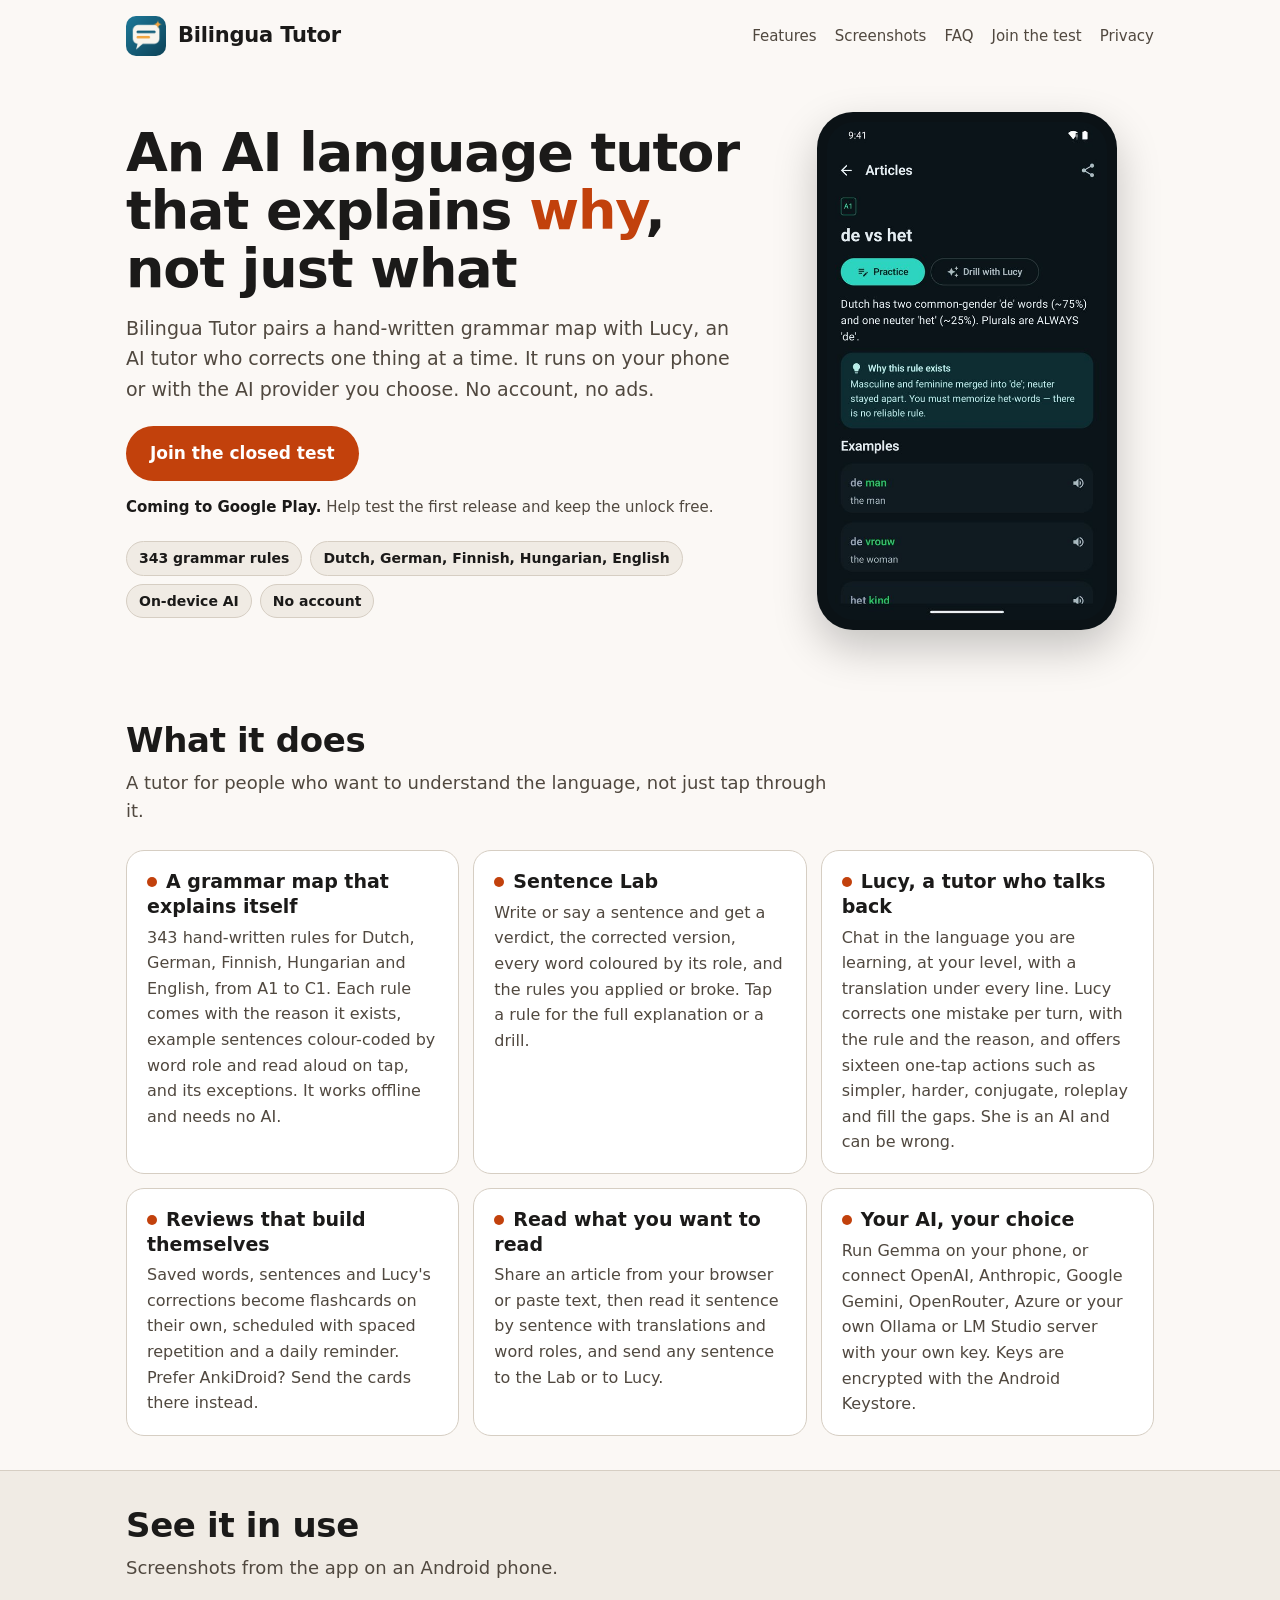
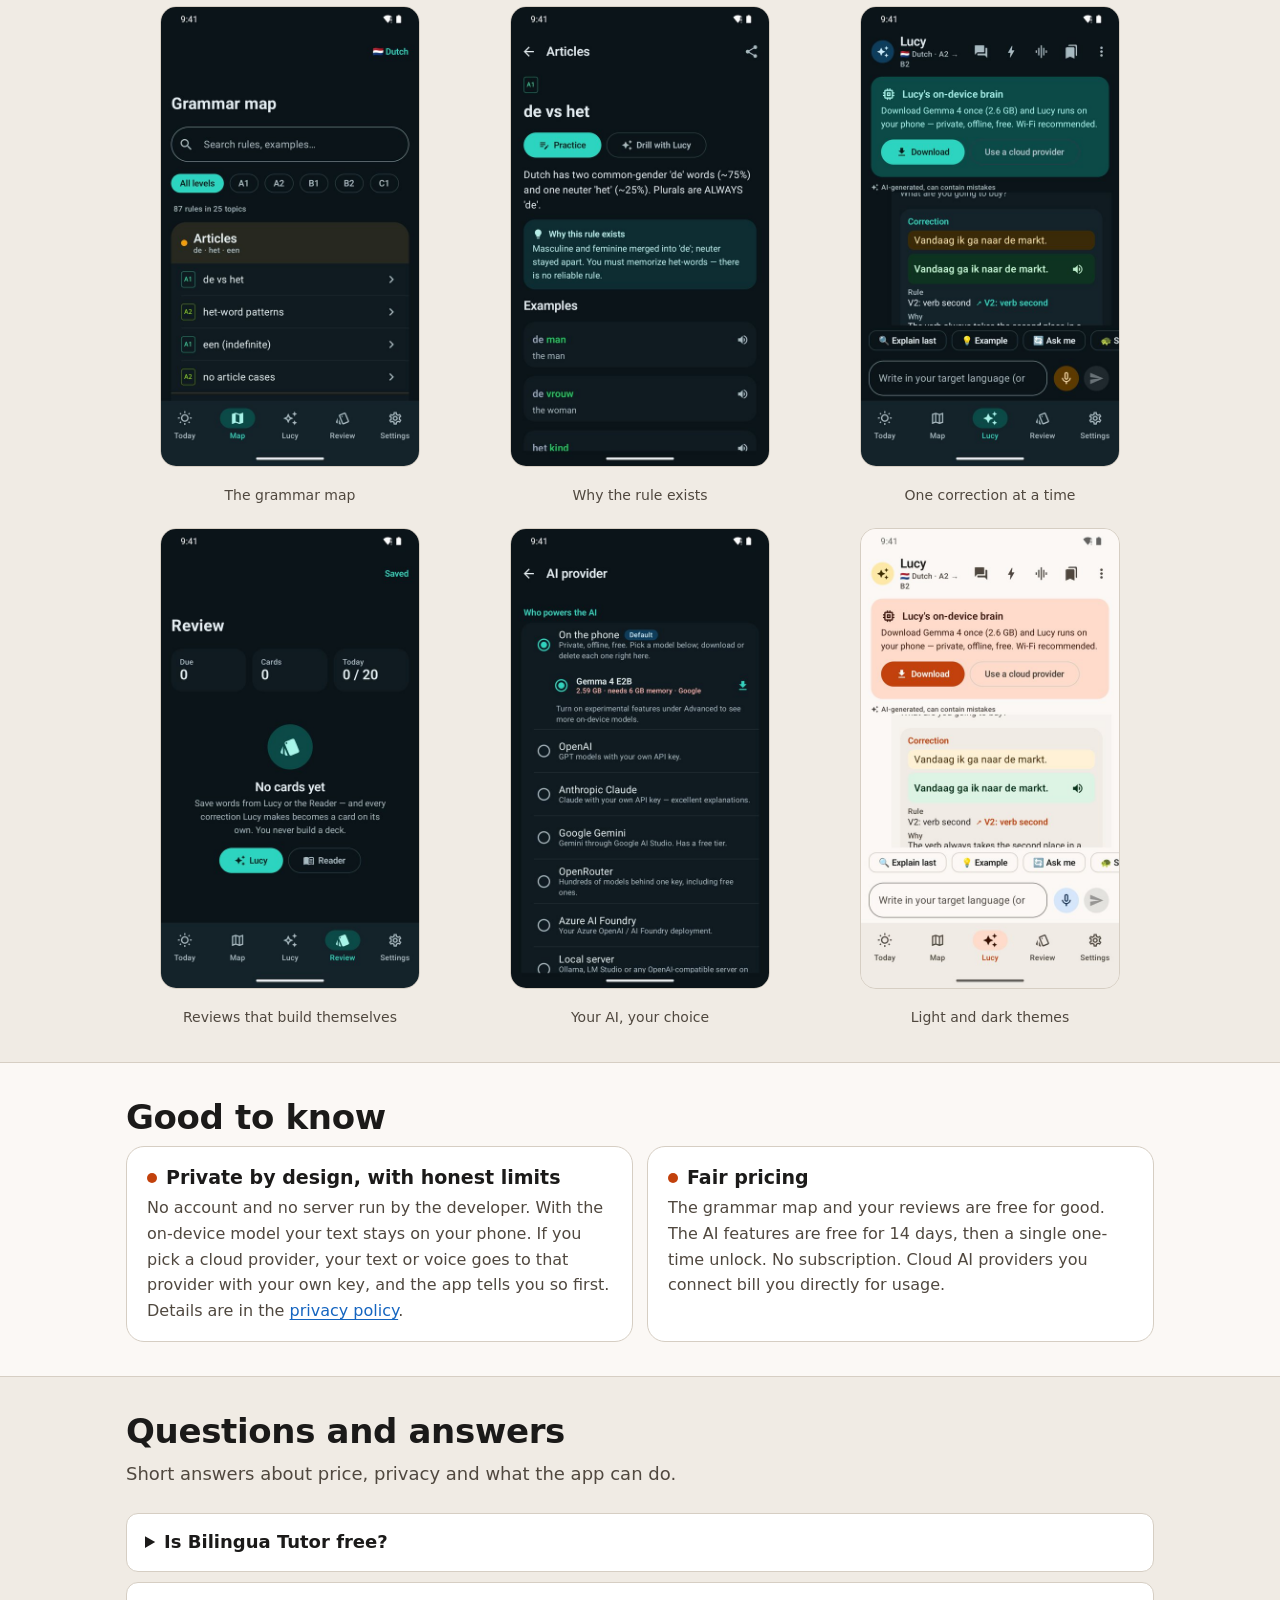
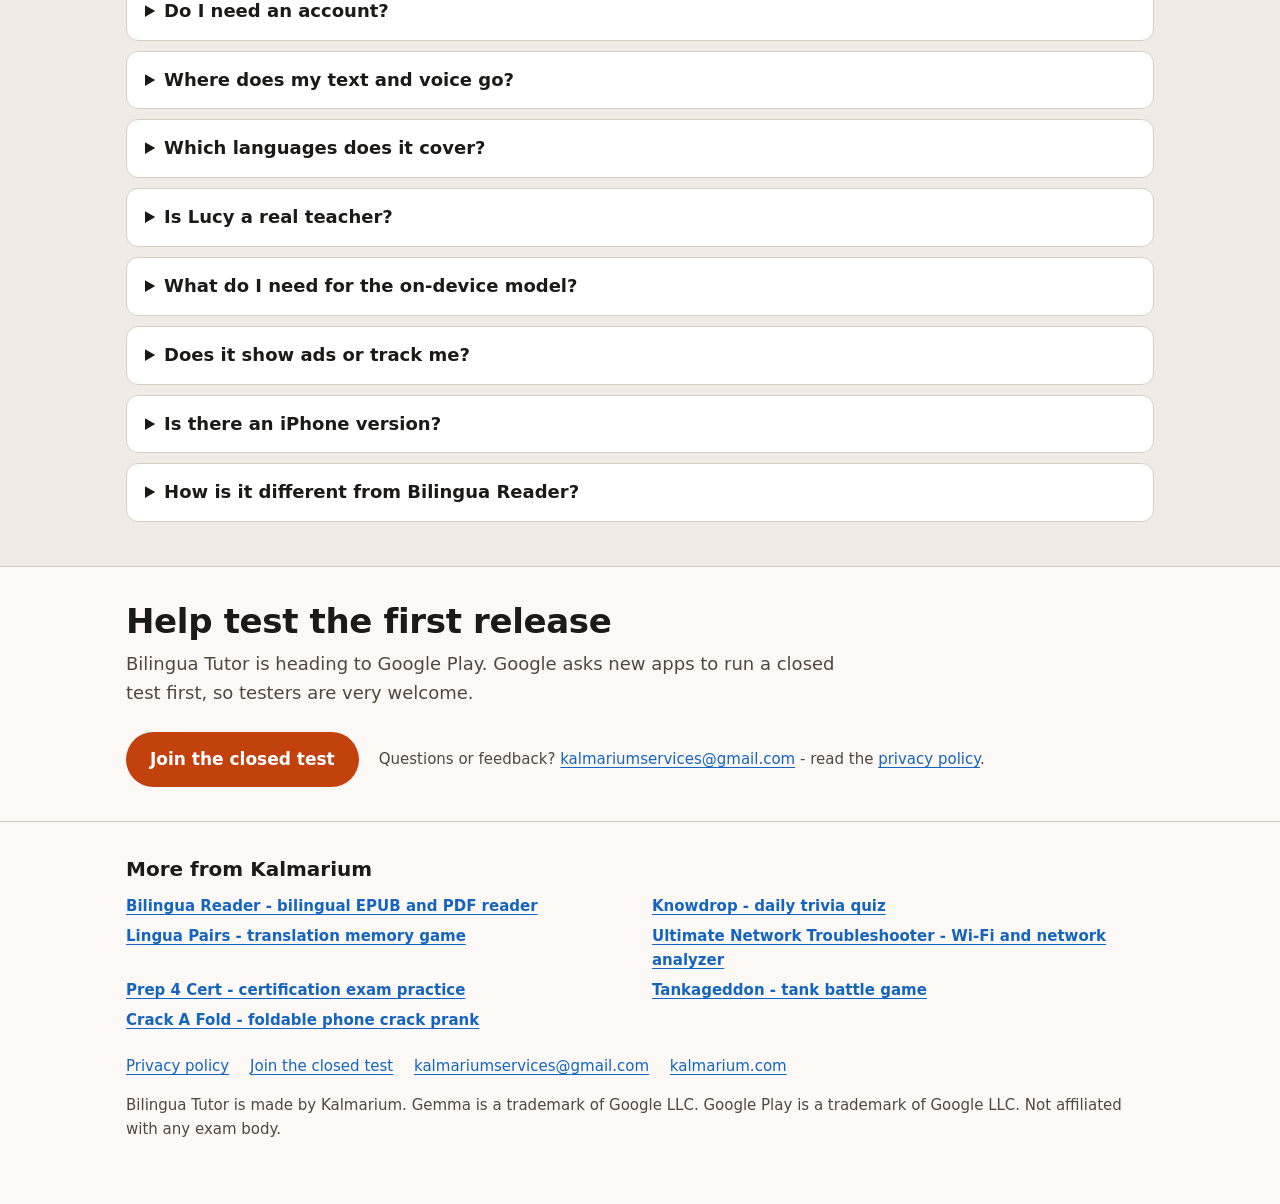
==== index.html @ 6b7c0dd5 "Initial Bilingua Tutor info site: home, closed-test sign-up, privacy policy Co-Authored-By: Claude S" ====
<!doctype html>
<html lang="en">
<head>
<meta charset="utf-8">
<meta name="viewport" content="width=device-width, initial-scale=1">
<title>Bilingua Tutor: AI Language Tutor with a Grammar Map</title>
<meta name="description" content="An AI language tutor that explains why. A hand-written grammar map for Dutch, German, Finnish, Hungarian and English, plus Lucy, a tutor who corrects one thing at a time. Runs on your phone or with your own AI provider. No account, no ads.">
<link rel="canonical" href="https://tutor.kalmarium.com/">
<meta name="theme-color" content="#0a1419">
<link rel="icon" type="image/png" href="/img/favicon.png">
<link rel="apple-touch-icon" href="/img/apple-touch-icon.png">
<meta property="og:site_name" content="Bilingua Tutor">
<meta property="og:type" content="website">
<meta property="og:title" content="Bilingua Tutor: AI Language Tutor with a Grammar Map">
<meta property="og:description" content="An AI language tutor that explains why. A hand-written grammar map for Dutch, German, Finnish, Hungarian and English, plus Lucy, a tutor who corrects one thing at a time. Runs on your phone or with your own AI provider. No account, no ads.">
<meta property="og:url" content="https://tutor.kalmarium.com/">
<meta property="og:image" content="https://tutor.kalmarium.com/img/og-image.jpg">
<meta property="og:image:width" content="1200">
<meta property="og:image:height" content="630">
<meta property="og:image:alt" content="Bilingua Tutor: grammar map and AI tutor on a phone">
<meta name="twitter:card" content="summary_large_image">
<meta name="twitter:title" content="Bilingua Tutor: AI Language Tutor with a Grammar Map">
<meta name="twitter:description" content="An AI language tutor that explains why. A hand-written grammar map for Dutch, German, Finnish, Hungarian and English, plus Lucy, a tutor who corrects one thing at a time. Runs on your phone or with your own AI provider. No account, no ads.">
<meta name="twitter:image" content="https://tutor.kalmarium.com/img/og-image.jpg">
<link rel="stylesheet" href="/style.css">
<script type="application/ld+json">
{
  "@context": "https://schema.org",
  "@type": "MobileApplication",
  "name": "Bilingua Tutor",
  "operatingSystem": "Android",
  "applicationCategory": "EducationalApplication",
  "description": "An AI language tutor that explains why. A hand-written grammar map for Dutch, German, Finnish, Hungarian and English, plus Lucy, a tutor who corrects one thing at a time. Runs on your phone or with your own AI provider. No account, no ads.",
  "url": "https://tutor.kalmarium.com/",
  "image": "https://tutor.kalmarium.com/img/og-image.jpg",
  "inLanguage": "en",
  "offers": {"@type": "Offer", "price": "0", "priceCurrency": "EUR", "availability": "https://schema.org/InStock"},
  "publisher": {"@type": "Organization", "name": "Kalmarium", "url": "https://kalmarium.com"}
}
</script>
<script type="application/ld+json">
{
  "@context": "https://schema.org",
  "@type": "FAQPage",
  "mainEntity": [
    {
      "@type": "Question",
      "name": "Is Bilingua Tutor free?",
      "acceptedAnswer": {
        "@type": "Answer",
        "text": "It is free to download. The grammar map and your reviews stay free with no time limit. The AI features (Lucy, the Sentence Lab, the Reader's AI help and voice mode) are free for 14 days from first launch, then you unlock them once with a single payment through Google Play. There is no subscription. The price is shown in Google Play for your country. If you connect a cloud AI provider with your own key, that provider bills you for what you use; the on-device model costs nothing to run."
      }
    },
    {
      "@type": "Question",
      "name": "Do I need an account?",
      "acceptedAnswer": {
        "@type": "Answer",
        "text": "No. There is nothing to sign up for, and the developer runs no server that receives your words, chats, voice, progress or API keys."
      }
    },
    {
      "@type": "Question",
      "name": "Where does my text and voice go?",
      "acceptedAnswer": {
        "@type": "Answer",
        "text": "With the on-device model, nowhere: it stays on your phone. If you choose a cloud provider (OpenAI, Anthropic, Google Gemini, OpenRouter, Azure or your own Ollama or LM Studio server), what you write goes straight from your phone to that provider, using your own key, under that provider's terms. Voice mode can use your phone's speech recognition, or a realtime voice provider you configure; in that case microphone audio goes to that provider, and the app asks you to confirm before it is used the first time. Android's own backup can include app data if you have it switched on."
      }
    },
    {
      "@type": "Question",
      "name": "Which languages does it cover?",
      "acceptedAnswer": {
        "@type": "Answer",
        "text": "The grammar map has 343 hand-written rules for Dutch, German, Finnish, Hungarian and English. Lucy and the Sentence Lab work in 18 languages, rules are explained in 13 languages, and the app itself comes in 14 languages."
      }
    },
    {
      "@type": "Question",
      "name": "Is Lucy a real teacher?",
      "acceptedAnswer": {
        "@type": "Answer",
        "text": "No. Lucy is an AI model and can be wrong. Her answers are labelled as AI-generated, every correction points at a rule you can read yourself, and you can report an answer from inside the app."
      }
    },
    {
      "@type": "Question",
      "name": "What do I need for the on-device model?",
      "acceptedAnswer": {
        "@type": "Answer",
        "text": "A recent arm64 phone with about 6 GB of RAM and Wi-Fi for a one-time download of about 2.6 GB. It is slower and less accurate than the large cloud models. The grammar map and reviews work without it."
      }
    },
    {
      "@type": "Question",
      "name": "Does it show ads or track me?",
      "acceptedAnswer": {
        "@type": "Answer",
        "text": "No ads and no account. The developer adds no analytics or tracking software. Libraries from Google that handle purchases can send Google their own technical diagnostics; the privacy policy names them. This website counts page views with a cookie-free script."
      }
    },
    {
      "@type": "Question",
      "name": "Is there an iPhone version?",
      "acceptedAnswer": {
        "@type": "Answer",
        "text": "Not yet. Bilingua Tutor is an Android app."
      }
    },
    {
      "@type": "Question",
      "name": "How is it different from Bilingua Reader?",
      "acceptedAnswer": {
        "@type": "Answer",
        "text": "Bilingua Reader is a separate app from the same developer for reading EPUB and PDF books with a translation under each sentence. Bilingua Tutor is for studying grammar and practising with an AI tutor."
      }
    }
  ]
}
</script>
<script defer src="https://overwatch.kalmarium.com/h.js" data-app="bilingua-tutor"></script>
</head>
<body>
<a class="skip" href="#main">Skip to content</a>
<header class="site">
  <div class="wrap">
    <a class="brand" href="/"><img src="/img/icon-192.png" width="40" height="40" alt="Bilingua Tutor app icon">Bilingua Tutor</a>
    <nav aria-label="Main">
      <a href="/#features">Features</a>
      <a href="/#screens">Screenshots</a>
      <a href="/#faq">FAQ</a>
      <a href="/testing.html">Join the test</a>
      <a href="/privacy-policy.html">Privacy</a>
    </nav>
  </div>
</header>
<main id="main">
  <div class="wrap hero">
    <div>
      <h1>An AI language tutor that explains <em>why</em>, not just what</h1>
      <p class="lead">Bilingua Tutor pairs a hand-written grammar map with Lucy, an AI tutor who corrects one thing at a time. It runs on your phone or with the AI provider you choose. No account, no ads.</p>
      <div class="cta">
        <a class="btn" href="/testing.html">Join the closed test</a>
        <p class="price-note"><strong>Coming to Google Play.</strong> Help test the first release and keep the unlock free.</p>
      </div>
      <ul class="pills">
        <li>343 grammar rules</li>
        <li>Dutch, German, Finnish, Hungarian, English</li>
        <li>On-device AI</li>
        <li>No account</li>
      </ul>
    </div>
    <div class="hero-shot">
      <div class="phone"><img src="/img/shot-rule.jpg" width="540" height="960" alt="A grammar rule page: why Dutch has de and het, with colour-coded examples"></div>
    </div>
  </div>

  <section id="features">
    <div class="wrap">
      <h2>What it does</h2>
      <p class="sub">A tutor for people who want to understand the language, not just tap through it.</p>
      <div class="features">
      <article class="card"><h3>A grammar map that explains itself</h3><p>343 hand-written rules for Dutch, German, Finnish, Hungarian and English, from A1 to C1. Each rule comes with the reason it exists, example sentences colour-coded by word role and read aloud on tap, and its exceptions. It works offline and needs no AI.</p></article>
      <article class="card"><h3>Sentence Lab</h3><p>Write or say a sentence and get a verdict, the corrected version, every word coloured by its role, and the rules you applied or broke. Tap a rule for the full explanation or a drill.</p></article>
      <article class="card"><h3>Lucy, a tutor who talks back</h3><p>Chat in the language you are learning, at your level, with a translation under every line. Lucy corrects one mistake per turn, with the rule and the reason, and offers sixteen one-tap actions such as simpler, harder, conjugate, roleplay and fill the gaps. She is an AI and can be wrong.</p></article>
      <article class="card"><h3>Reviews that build themselves</h3><p>Saved words, sentences and Lucy&#x27;s corrections become flashcards on their own, scheduled with spaced repetition and a daily reminder. Prefer AnkiDroid? Send the cards there instead.</p></article>
      <article class="card"><h3>Read what you want to read</h3><p>Share an article from your browser or paste text, then read it sentence by sentence with translations and word roles, and send any sentence to the Lab or to Lucy.</p></article>
      <article class="card"><h3>Your AI, your choice</h3><p>Run Gemma on your phone, or connect OpenAI, Anthropic, Google Gemini, OpenRouter, Azure or your own Ollama or LM Studio server with your own key. Keys are encrypted with the Android Keystore.</p></article>
      </div>
    </div>
  </section>

  <section id="screens" class="band">
    <div class="wrap">
      <h2>See it in use</h2>
      <p class="sub">Screenshots from the app on an Android phone.</p>
      <div class="shots">
      <figure><img src="/img/shot-map.jpg" width="540" height="960" loading="lazy" alt="The grammar map with Dutch rules grouped by topic and level"><figcaption>The grammar map</figcaption></figure>
      <figure><img src="/img/shot-rule.jpg" width="540" height="960" loading="lazy" alt="A rule page with the reason the rule exists and colour-coded examples"><figcaption>Why the rule exists</figcaption></figure>
      <figure><img src="/img/shot-lucy.jpg" width="540" height="960" loading="lazy" alt="Lucy correcting a Dutch sentence and linking the grammar rule"><figcaption>One correction at a time</figcaption></figure>
      <figure><img src="/img/shot-review.jpg" width="540" height="960" loading="lazy" alt="A flashcard created from a correction"><figcaption>Reviews that build themselves</figcaption></figure>
      <figure><img src="/img/shot-ai.jpg" width="540" height="960" loading="lazy" alt="The AI provider screen with the on-device model selected"><figcaption>Your AI, your choice</figcaption></figure>
      <figure><img src="/img/shot-light.jpg" width="540" height="960" loading="lazy" alt="The same app in the light Daylight theme"><figcaption>Light and dark themes</figcaption></figure>
      </div>
    </div>
  </section>

  <section id="good-to-know">
    <div class="wrap">
      <h2>Good to know</h2>
      <div class="two">
        <article class="card">
          <h3>Private by design, with honest limits</h3>
          <p>No account and no server run by the developer. With the on-device model your text stays on your phone. If you pick a cloud provider, your text or voice goes to that provider with your own key, and the app tells you so first. Details are in the <a href="/privacy-policy.html">privacy policy</a>.</p>
        </article>
        <article class="card">
          <h3>Fair pricing</h3>
          <p>The grammar map and your reviews are free for good. The AI features are free for 14 days, then a single one-time unlock. No subscription. Cloud AI providers you connect bill you directly for usage.</p>
        </article>
      </div>
    </div>
  </section>

  <section id="faq" class="band">
    <div class="wrap">
      <h2>Questions and answers</h2>
      <p class="sub">Short answers about price, privacy and what the app can do.</p>
      <details><summary>Is Bilingua Tutor free?</summary><p>It is free to download. The grammar map and your reviews stay free with no time limit. The AI features (Lucy, the Sentence Lab, the Reader&#x27;s AI help and voice mode) are free for 14 days from first launch, then you unlock them once with a single payment through Google Play. There is no subscription. The price is shown in Google Play for your country. If you connect a cloud AI provider with your own key, that provider bills you for what you use; the on-device model costs nothing to run.</p></details>
      <details><summary>Do I need an account?</summary><p>No. There is nothing to sign up for, and the developer runs no server that receives your words, chats, voice, progress or API keys.</p></details>
      <details><summary>Where does my text and voice go?</summary><p>With the on-device model, nowhere: it stays on your phone. If you choose a cloud provider (OpenAI, Anthropic, Google Gemini, OpenRouter, Azure or your own Ollama or LM Studio server), what you write goes straight from your phone to that provider, using your own key, under that provider&#x27;s terms. Voice mode can use your phone&#x27;s speech recognition, or a realtime voice provider you configure; in that case microphone audio goes to that provider, and the app asks you to confirm before it is used the first time. Android&#x27;s own backup can include app data if you have it switched on.</p></details>
      <details><summary>Which languages does it cover?</summary><p>The grammar map has 343 hand-written rules for Dutch, German, Finnish, Hungarian and English. Lucy and the Sentence Lab work in 18 languages, rules are explained in 13 languages, and the app itself comes in 14 languages.</p></details>
      <details><summary>Is Lucy a real teacher?</summary><p>No. Lucy is an AI model and can be wrong. Her answers are labelled as AI-generated, every correction points at a rule you can read yourself, and you can report an answer from inside the app.</p></details>
      <details><summary>What do I need for the on-device model?</summary><p>A recent arm64 phone with about 6 GB of RAM and Wi-Fi for a one-time download of about 2.6 GB. It is slower and less accurate than the large cloud models. The grammar map and reviews work without it.</p></details>
      <details><summary>Does it show ads or track me?</summary><p>No ads and no account. The developer adds no analytics or tracking software. Libraries from Google that handle purchases can send Google their own technical diagnostics; the privacy policy names them. This website counts page views with a cookie-free script.</p></details>
      <details><summary>Is there an iPhone version?</summary><p>Not yet. Bilingua Tutor is an Android app.</p></details>
      <details><summary>How is it different from Bilingua Reader?</summary><p>Bilingua Reader is a separate app from the same developer for reading EPUB and PDF books with a translation under each sentence. Bilingua Tutor is for studying grammar and practising with an AI tutor.</p></details>
    </div>
  </section>

  <section id="get">
    <div class="wrap">
      <h2>Help test the first release</h2>
      <p class="sub">Bilingua Tutor is heading to Google Play. Google asks new apps to run a closed test first, so testers are very welcome.</p>
      <div class="cta">
        <a class="btn" href="/testing.html">Join the closed test</a>
        <p class="price-note">Questions or feedback? <a href="mailto:kalmariumservices@gmail.com">kalmariumservices@gmail.com</a> - read the <a href="/privacy-policy.html">privacy policy</a>.</p>
      </div>
    </div>
  </section>
</main>
<footer class="site">
  <div class="wrap">
    <h2>More from Kalmarium</h2>
    <ul class="more">
      <li><a href="https://bilingua.kalmarium.com">Bilingua Reader - bilingual EPUB and PDF reader</a></li>
      <li><a href="https://knowdrop.kalmarium.com">Knowdrop - daily trivia quiz</a></li>
      <li><a href="https://lingua.kalmarium.com">Lingua Pairs - translation memory game</a></li>
      <li><a href="https://netcheck.kalmarium.com">Ultimate Network Troubleshooter - Wi-Fi and network analyzer</a></li>
      <li><a href="https://prep4cert.kalmarium.com">Prep 4 Cert - certification exam practice</a></li>
      <li><a href="https://tankageddon.kalmarium.com">Tankageddon - tank battle game</a></li>
      <li><a href="https://crackafold.kalmarium.com">Crack A Fold - foldable phone crack prank</a></li>
    </ul>
    <p class="legal"><a href="/privacy-policy.html">Privacy policy</a> <a href="/testing.html">Join the closed test</a> <a href="mailto:kalmariumservices@gmail.com">kalmariumservices@gmail.com</a> <a href="https://kalmarium.com">kalmarium.com</a></p>
    <p>Bilingua Tutor is made by Kalmarium. Gemma is a trademark of Google LLC. Google Play is a trademark of Google LLC. Not affiliated with any exam body.</p>
  </div>
</footer>
</body>
</html>
---- style.css ----
/* Bilingua Tutor info site. Canal palette: Daylight (light) and Midnight Canal (dark).
   Tokens match app/ui/Canal.kt. No purple, violet or indigo anywhere. */
:root {
  --bg: #fbf8f5;
  --surface: #ffffff;
  --surface-2: #f0ebe4;
  --ink: #1b1a19;
  --muted: #50483f;
  --primary: #c2410c;
  --primary-ink: #ffffff;
  --link: #1565c0;
  --accent: #7a5900;
  --good: #1e7a43;
  --line: #d6cec3;
  --radius: 18px;
  --sans: system-ui, -apple-system, "Segoe UI", Roboto, "Helvetica Neue", Arial, sans-serif;
}
@media (prefers-color-scheme: dark) {
  :root {
    --bg: #0a1419;
    --surface: #14222a;
    --surface-2: #101b21;
    --ink: #e3edf0;
    --muted: #a9bbc2;
    --primary: #2dd4bf;
    --primary-ink: #00201c;
    --link: #7cc4f2;
    --accent: #f5a524;
    --good: #7bd89a;
    --line: #2a3d46;
  }
}
* { box-sizing: border-box; }
html { scroll-behavior: smooth; }
body {
  margin: 0;
  background: var(--bg);
  color: var(--ink);
  font: 17px/1.6 var(--sans);
  -webkit-text-size-adjust: 100%;
}
img { max-width: 100%; height: auto; }
a { color: var(--link); text-underline-offset: 3px; }
a:hover { text-decoration-thickness: 2px; }
a:focus-visible, summary:focus-visible, .btn:focus-visible { outline: 3px solid var(--accent); outline-offset: 3px; border-radius: 8px; }
.wrap { max-width: 1060px; margin: 0 auto; padding: 0 16px; }
.skip { position: absolute; left: -999px; top: 0; background: var(--primary); color: var(--primary-ink); padding: 8px 14px; z-index: 10; }
.skip:focus { left: 8px; top: 8px; }

header.site { padding: 16px 0; }
header.site .wrap { display: flex; align-items: center; justify-content: space-between; gap: 12px; flex-wrap: wrap; }
.brand { display: flex; align-items: center; gap: 12px; text-decoration: none; color: var(--ink); font: 800 21px/1.1 var(--sans); letter-spacing: -0.01em; }
.brand img { border-radius: 10px; display: block; }
header.site nav { display: flex; gap: 18px; flex-wrap: wrap; font-size: 15px; }
header.site nav a { color: var(--muted); text-decoration: none; padding: 4px 0; }
header.site nav a:hover { color: var(--ink); text-decoration: underline; }

.hero { display: grid; gap: 28px; padding: 24px 16px 40px; align-items: center; }
.hero h1 { font: 800 clamp(32px, 7vw, 54px)/1.08 var(--sans); margin: 0 0 14px; letter-spacing: -0.02em; }
.hero h1 em { font-style: normal; color: var(--primary); }
.lead { font-size: 19px; color: var(--muted); margin: 0 0 22px; max-width: 34em; }
.cta { display: flex; flex-wrap: wrap; align-items: center; gap: 14px 20px; }
.btn { display: inline-block; background: var(--primary); color: var(--primary-ink); font-weight: 700; text-decoration: none; padding: 14px 24px; border-radius: 999px; font-size: 17px; }
.btn:hover { filter: brightness(1.06); text-decoration: none; }
.btn.ghost { background: transparent; color: var(--ink); border: 2px solid var(--line); }
.badge { display: inline-block; line-height: 0; border-radius: 10px; }
.badge svg { display: block; height: 56px; width: auto; }
.price-note { margin: 0; font-size: 15px; color: var(--muted); }
.price-note strong { color: var(--ink); }
.pills { list-style: none; padding: 0; margin: 22px 0 0; display: flex; flex-wrap: wrap; gap: 8px; }
.pills li { background: var(--surface-2); color: var(--ink); font-weight: 600; font-size: 14px; padding: 5px 12px; border-radius: 999px; border: 1px solid var(--line); }
.hero-shot { justify-self: center; }
.phone { background: #0b1216; border-radius: 36px; padding: 10px; width: min(300px, 78vw); box-shadow: 0 18px 44px rgba(0, 0, 0, 0.22); }
.phone img { display: block; border-radius: 27px; width: 100%; }

section { padding: 34px 0; }
section > .wrap > h2, section h2.title { font: 800 clamp(26px, 4.5vw, 34px)/1.2 var(--sans); margin: 0 0 8px; letter-spacing: -0.01em; }
.sub { color: var(--muted); margin: 0 0 24px; max-width: 40em; }

.features { display: grid; gap: 14px; grid-template-columns: 1fr; }
.card { background: var(--surface); border: 1px solid var(--line); border-radius: var(--radius); padding: 18px 20px; }
.card h3 { margin: 0 0 6px; font: 700 19px/1.3 var(--sans); }
.card h3::before { content: ""; display: inline-block; width: 10px; height: 10px; border-radius: 50%; background: var(--primary); margin-right: 9px; vertical-align: 1px; }
.card p { margin: 0; color: var(--muted); font-size: 16px; }

.shots { display: grid; gap: 22px; grid-template-columns: repeat(2, 1fr); }
.shots figure { margin: 0; text-align: center; }
.shots img { border-radius: 16px; border: 1px solid var(--line); background: var(--surface); width: 100%; max-width: 260px; }
.shots figcaption { font-size: 14px; color: var(--muted); margin-top: 8px; }

.two { display: grid; gap: 14px; }
.steps { counter-reset: s; list-style: none; padding: 0; margin: 0 0 20px; display: grid; gap: 12px; }
.steps li { counter-increment: s; background: var(--surface); border: 1px solid var(--line); border-radius: 14px; padding: 14px 18px 14px 58px; position: relative; color: var(--muted); }
.steps li::before { content: counter(s); position: absolute; left: 16px; top: 12px; width: 30px; height: 30px; border-radius: 50%; background: var(--primary); color: var(--primary-ink); font-weight: 800; display: grid; place-items: center; }
.steps li strong { color: var(--ink); }

details { background: var(--surface); border: 1px solid var(--line); border-radius: 12px; padding: 0 18px; margin: 0 0 10px; }
summary { cursor: pointer; font-weight: 650; padding: 14px 0; }
details p { margin: 0 0 14px; color: var(--muted); }

.band { background: var(--surface-2); border-top: 1px solid var(--line); border-bottom: 1px solid var(--line); }
.band .cta { margin-top: 4px; }

footer.site { padding: 34px 0 48px; font-size: 15px; color: var(--muted); border-top: 1px solid var(--line); }
footer.site h2 { font: 700 20px/1.3 var(--sans); color: var(--ink); margin: 0 0 12px; }
.more { list-style: none; margin: 0 0 22px; padding: 0; display: grid; gap: 6px 24px; grid-template-columns: 1fr; }
.more a { font-weight: 600; }
.legal a { margin-right: 16px; }

/* Text pages: privacy policy, testing */
.doc { max-width: 760px; padding-bottom: 40px; }
.doc h1 { font: 800 clamp(28px, 6vw, 40px)/1.2 var(--sans); margin: 12px 0 4px; letter-spacing: -0.01em; }
.doc h2 { font: 700 24px/1.3 var(--sans); margin: 34px 0 8px; }
.doc h3 { font: 700 18px/1.3 var(--sans); margin: 22px 0 6px; }
.doc em.updated { color: var(--muted); }
.doc ul, .doc ol { padding-left: 22px; }
.doc li { margin: 6px 0; }
.doc .table-wrap { overflow-x: auto; margin: 12px 0; }
.doc table { border-collapse: collapse; width: 100%; font-size: .92rem; }
.doc th, .doc td { border: 1px solid var(--line); padding: 6px 9px; text-align: left; vertical-align: top; }
.doc th { background: var(--surface-2); }
.doc td { overflow-wrap: anywhere; }
.doc code { background: var(--surface-2); padding: 1px 6px; border-radius: 6px; font-size: .92em; }
.note { background: var(--surface); border: 1px solid var(--line); border-left: 5px solid var(--accent); border-radius: 12px; padding: 12px 16px; color: var(--muted); }

@media (min-width: 720px) {
  body { font-size: 18px; }
  .hero { grid-template-columns: 1.25fr 0.75fr; padding: 40px 16px 56px; }
  .features { grid-template-columns: repeat(2, 1fr); }
  .shots { grid-template-columns: repeat(3, 1fr); }
  .two { grid-template-columns: repeat(2, 1fr); }
  .more { grid-template-columns: repeat(2, 1fr); }
}
@media (min-width: 980px) {
  .features { grid-template-columns: repeat(3, 1fr); }
}
@media (prefers-reduced-motion: reduce) {
  html { scroll-behavior: auto; }
}
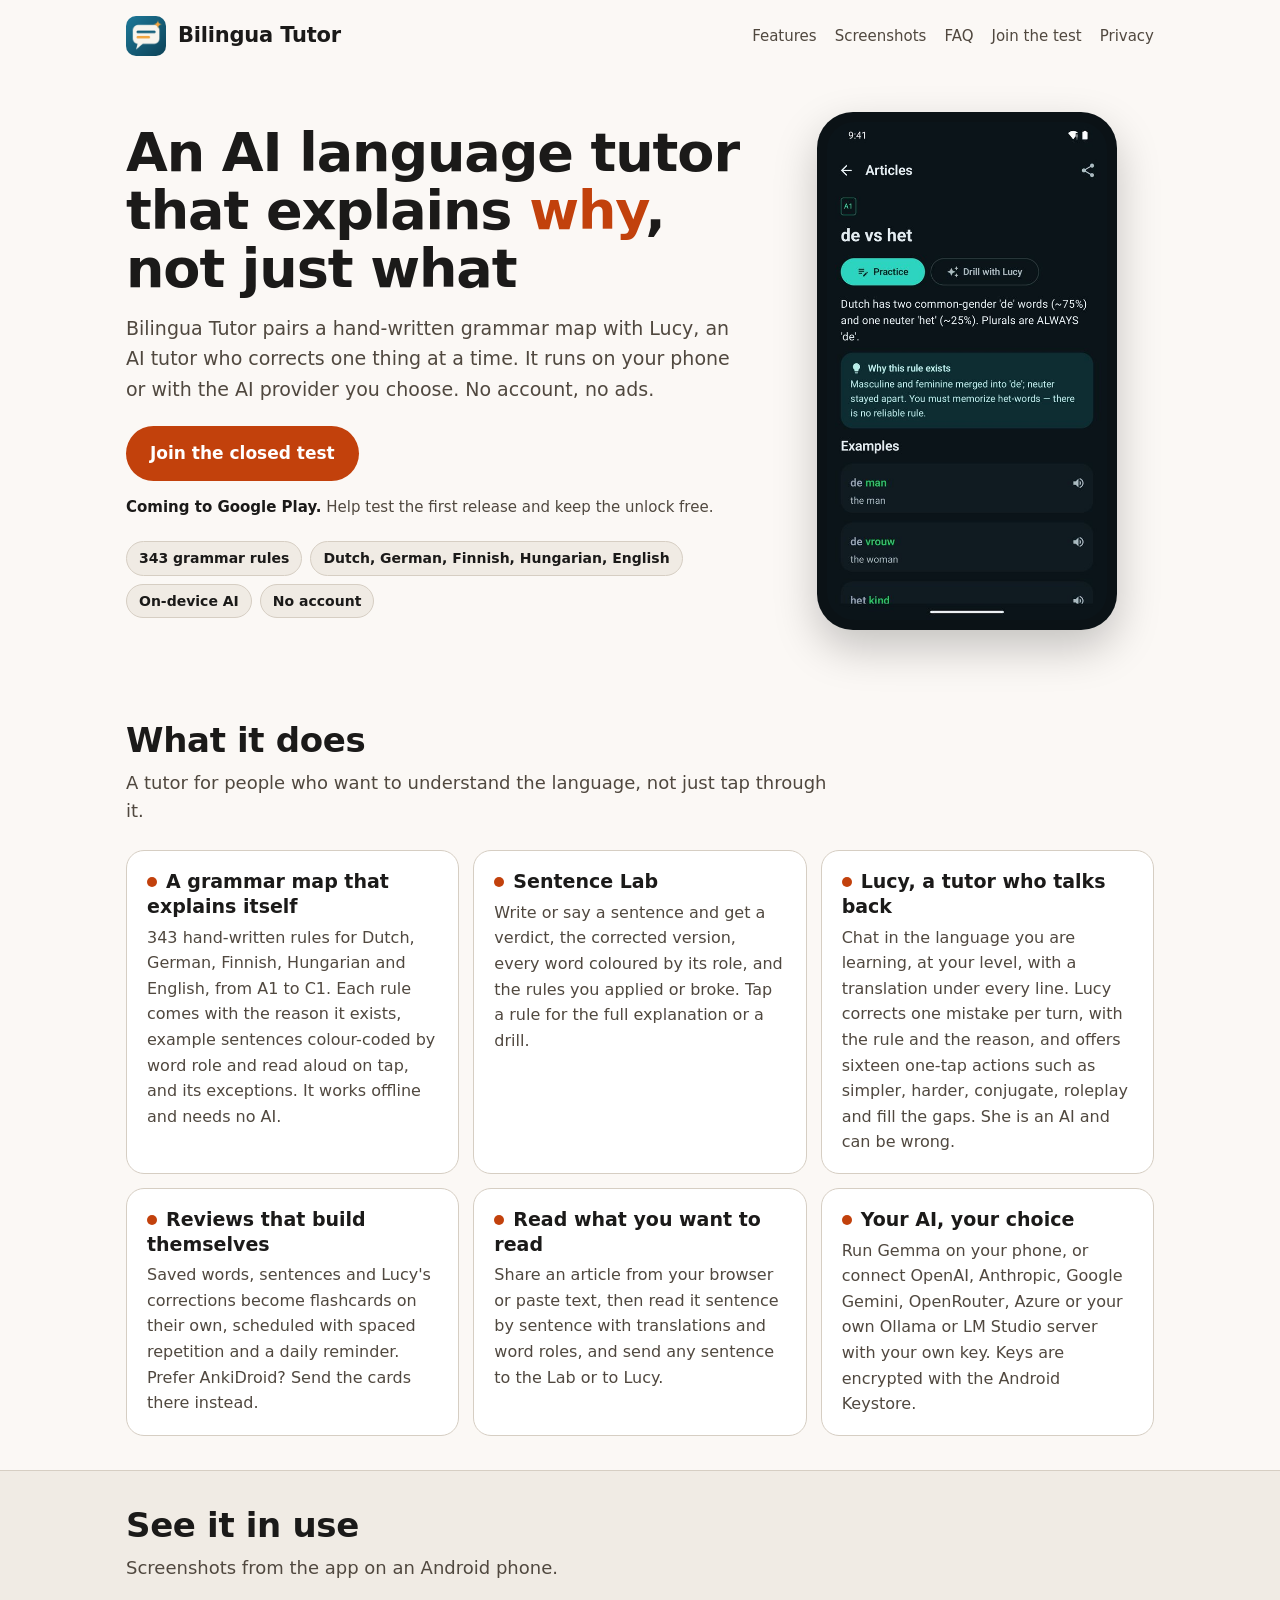
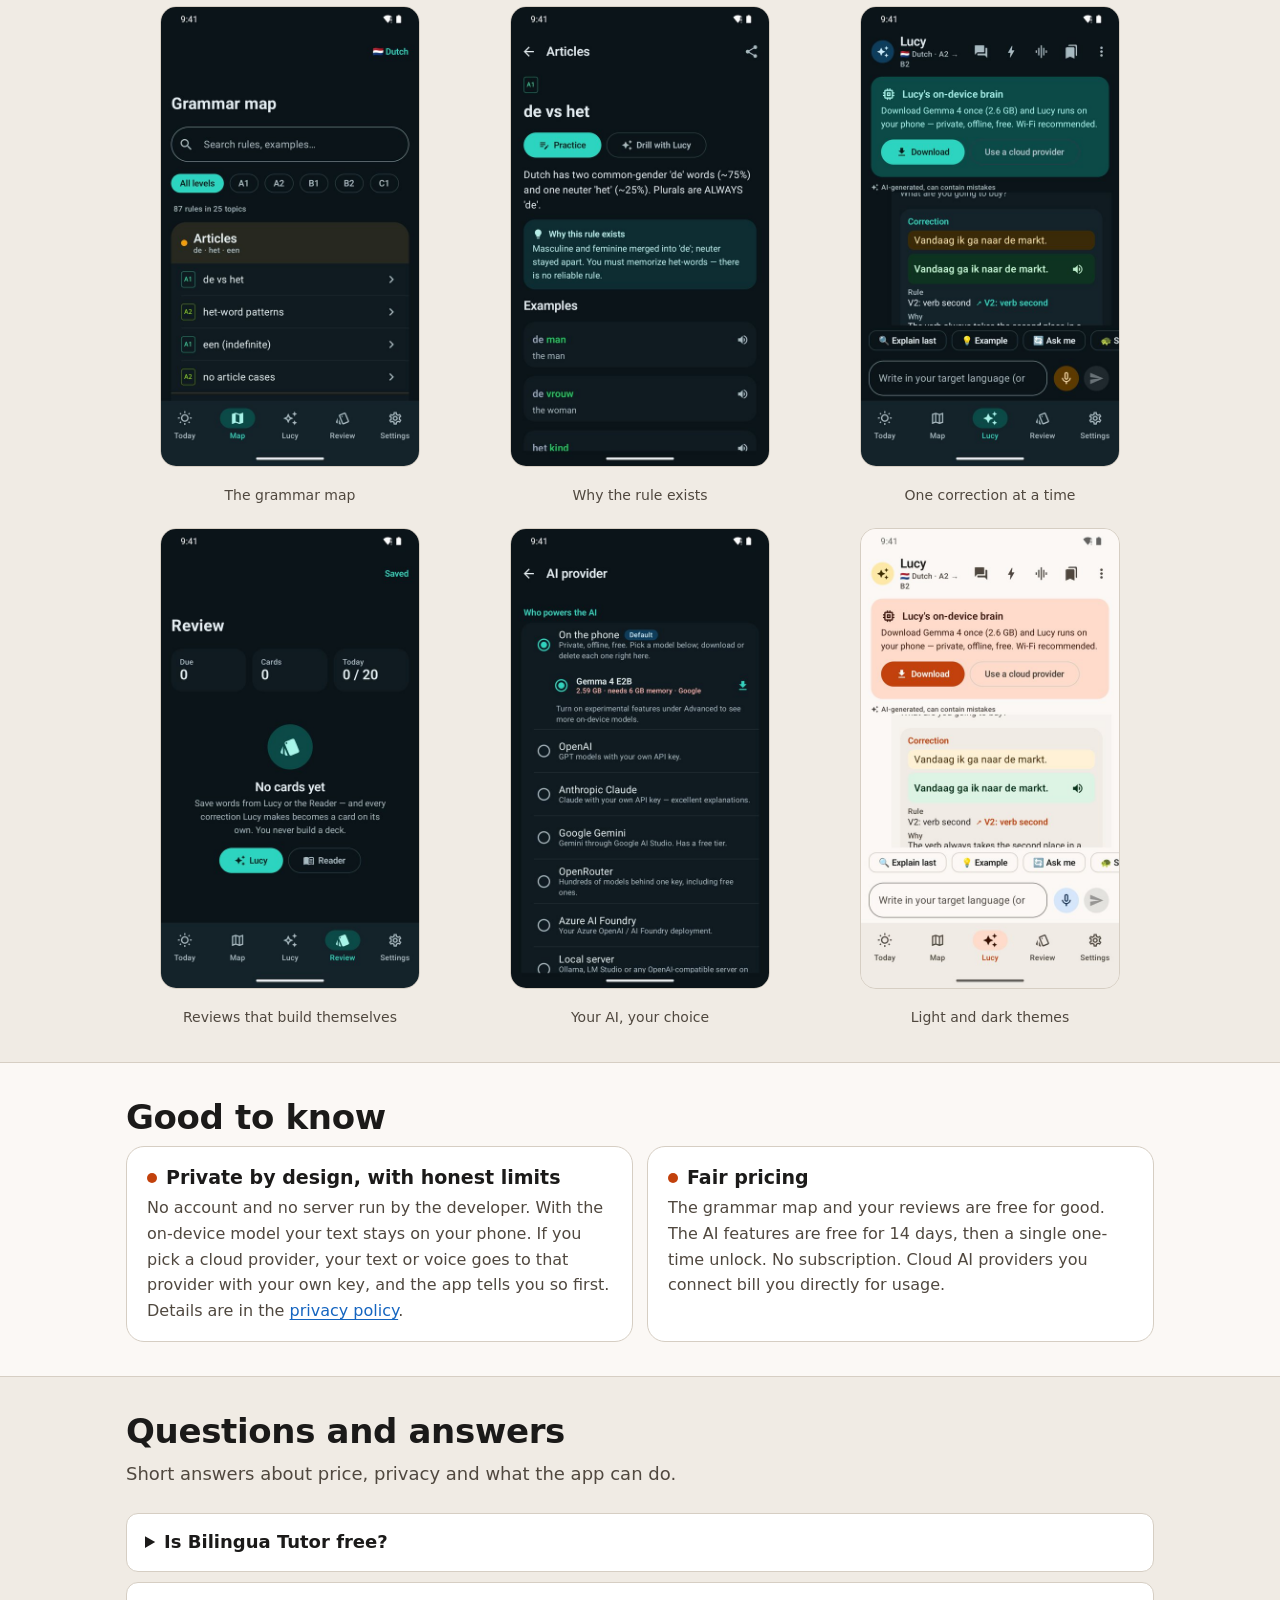
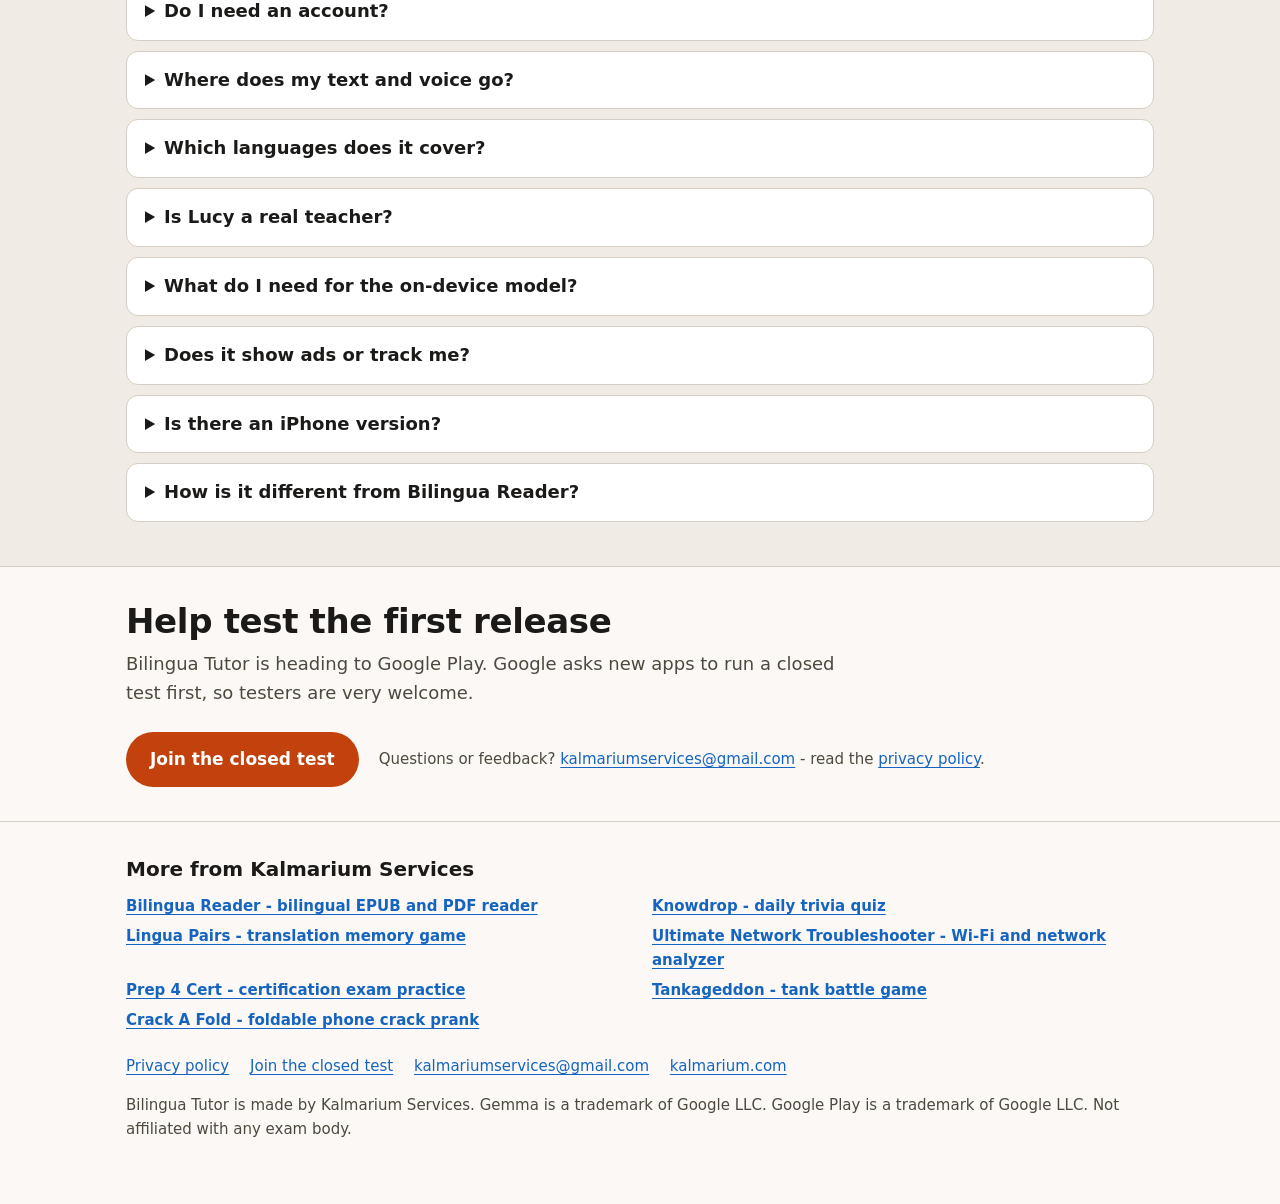
==== commit 752ec6d0: "Publisher name: Kalmarium Services Co-Authored-By: Claude Sonnet 5.5 <noreply@anthropic.com>" ====
--- a/index.html
+++ b/index.html
@@ -35,7 +35,7 @@
   "image": "https://tutor.kalmarium.com/img/og-image.jpg",
   "inLanguage": "en",
   "offers": {"@type": "Offer", "price": "0", "priceCurrency": "EUR", "availability": "https://schema.org/InStock"},
-  "publisher": {"@type": "Organization", "name": "Kalmarium", "url": "https://kalmarium.com"}
+  "publisher": {"@type": "Organization", "name": "Kalmarium Services", "url": "https://kalmarium.com"}
 }
 </script>
 <script type="application/ld+json">
@@ -230,7 +230,7 @@
 </main>
 <footer class="site">
   <div class="wrap">
-    <h2>More from Kalmarium</h2>
+    <h2>More from Kalmarium Services</h2>
     <ul class="more">
       <li><a href="https://bilingua.kalmarium.com">Bilingua Reader - bilingual EPUB and PDF reader</a></li>
       <li><a href="https://knowdrop.kalmarium.com">Knowdrop - daily trivia quiz</a></li>
@@ -241,7 +241,7 @@
       <li><a href="https://crackafold.kalmarium.com">Crack A Fold - foldable phone crack prank</a></li>
     </ul>
     <p class="legal"><a href="/privacy-policy.html">Privacy policy</a> <a href="/testing.html">Join the closed test</a> <a href="mailto:kalmariumservices@gmail.com">kalmariumservices@gmail.com</a> <a href="https://kalmarium.com">kalmarium.com</a></p>
-    <p>Bilingua Tutor is made by Kalmarium. Gemma is a trademark of Google LLC. Google Play is a trademark of Google LLC. Not affiliated with any exam body.</p>
+    <p>Bilingua Tutor is made by Kalmarium Services. Gemma is a trademark of Google LLC. Google Play is a trademark of Google LLC. Not affiliated with any exam body.</p>
   </div>
 </footer>
 </body>
